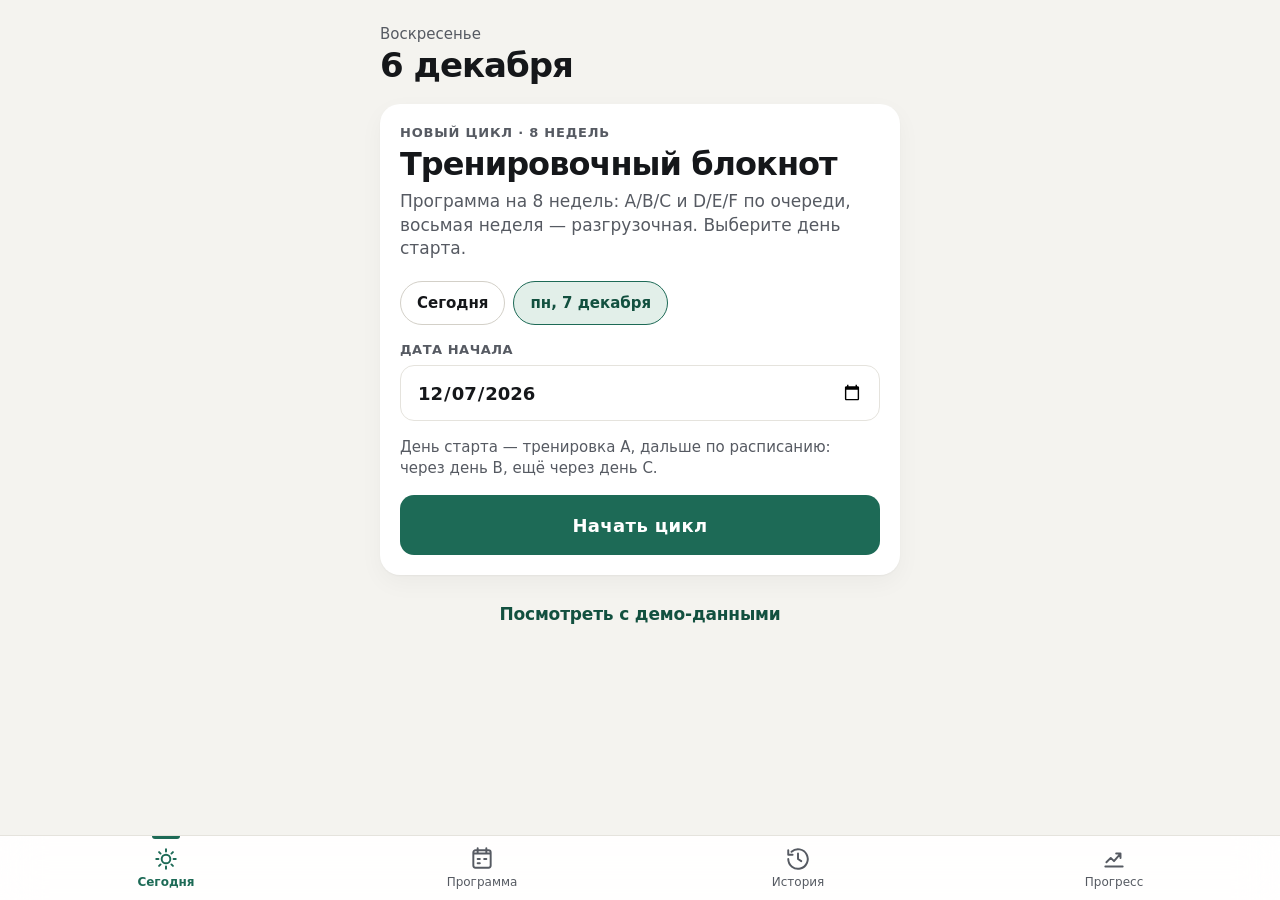
==== index.html @ cb6e34c9 "Тренировочный блокнот: Phase 1 (чистый HTML/CSS/JS, PWA) Co-Authored-By: Claude Opus 5.5 <noreply@an" ====
<!doctype html>
<html lang="ru">
  <head>
    <meta charset="UTF-8" />
    <!-- viewport-fit=cover включает отступы под вырез и полосу «Домой» на iPhone -->
    <meta name="viewport" content="width=device-width, initial-scale=1, viewport-fit=cover" />
    <meta name="theme-color" content="#f4f3ef" />
    <meta name="color-scheme" content="light" />
    <meta name="description" content="Личный дневник тренировок" />

    <!-- Режим приложения на iOS после «На экран „Домой“» -->
    <meta name="apple-mobile-web-app-capable" content="yes" />
    <meta name="mobile-web-app-capable" content="yes" />
    <meta name="apple-mobile-web-app-status-bar-style" content="default" />
    <meta name="apple-mobile-web-app-title" content="Блокнот" />
    <meta name="format-detection" content="telephone=no" />

    <link rel="manifest" href="manifest.webmanifest" />
    <link rel="icon" href="icons/favicon.svg" type="image/svg+xml" />
    <link rel="apple-touch-icon" href="icons/apple-touch-icon.png" sizes="180x180" />
    <link rel="stylesheet" href="styles.css" />
    <title>Тренировочный блокнот</title>
  </head>
  <body>
    <div id="update-banner" class="update-banner" role="status" hidden>
      <span>Доступна новая версия</span>
      <span>
        <button type="button" class="btn btn-ghost btn-sm" data-later>Позже</button>
        <button type="button" class="btn btn-primary btn-sm" data-update>Обновить</button>
      </span>
    </div>

    <main id="app" class="main"></main>

    <nav class="nav" aria-label="Основная навигация">
      <a href="#/">
        <svg width="26" height="26" viewBox="0 0 24 24" fill="none" stroke="currentColor" stroke-width="1.8" stroke-linecap="round" stroke-linejoin="round" aria-hidden="true"><path d="M12 3v2M12 19v2M5.6 5.6l1.4 1.4M17 17l1.4 1.4M3 12h2M19 12h2M5.6 18.4 7 17M17 7l1.4-1.4M16 12a4 4 0 1 1-8 0 4 4 0 0 1 8 0Z"/></svg>
        <span>Сегодня</span>
      </a>
      <a href="#/program">
        <svg width="26" height="26" viewBox="0 0 24 24" fill="none" stroke="currentColor" stroke-width="1.8" stroke-linecap="round" stroke-linejoin="round" aria-hidden="true"><path d="M4 7h16M4 7v11a2 2 0 0 0 2 2h12a2 2 0 0 0 2-2V7M4 7V6a2 2 0 0 1 2-2h12a2 2 0 0 1 2 2v1M8 2v4M16 2v4M8 12h2M14 12h2M8 16h2"/></svg>
        <span>Программа</span>
      </a>
      <a href="#/history">
        <svg width="26" height="26" viewBox="0 0 24 24" fill="none" stroke="currentColor" stroke-width="1.8" stroke-linecap="round" stroke-linejoin="round" aria-hidden="true"><path d="M3 12a9 9 0 1 0 3-6.7M3 4v4h4M12 7v5l3 2"/></svg>
        <span>История</span>
      </a>
      <a href="#/progress">
        <svg width="26" height="26" viewBox="0 0 24 24" fill="none" stroke="currentColor" stroke-width="1.8" stroke-linecap="round" stroke-linejoin="round" aria-hidden="true"><path d="M4 19h16M5 15l4-4 3 3 6-7M14 7h4v4"/></svg>
        <span>Прогресс</span>
      </a>
    </nav>

    <div id="timer-root"></div>
    <div id="sheet-root"></div>

    <noscript><p style="padding:24px">Для работы приложения нужен JavaScript.</p></noscript>

    <!-- Порядок важен: логика → хранилище → интерфейс → экраны → запуск -->
    <script src="js/domain.js"></script>
    <script src="js/seed.js"></script>
    <script src="js/db.js"></script>
    <script src="js/platform.js"></script>
    <script src="js/ui.js"></script>
    <script src="js/screens/today.js"></script>
    <script src="js/screens/workout.js"></script>
    <script src="js/screens/program.js"></script>
    <script src="js/screens/other.js"></script>
    <script src="js/app.js"></script>
  </body>
</html>
---- styles.css ----
/* ═══════════ Дизайн-токены ═══════════ */
:root {
  color-scheme: light;

  --bg: #f4f3ef;
  --surface: #ffffff;
  --surface-sunken: #f3f2ee;
  --line: #e5e3dd;
  --line-strong: #d3d0c8;

  --text: #15171a;
  --text-2: #565a62;
  --text-3: #7c8088;

  --accent: #1d6a56;
  --accent-pressed: #165443;
  --accent-ink: #ffffff;
  --accent-soft: #e2efe9;
  --accent-soft-ink: #12503f;

  --danger: #9c3a2b;

  --radius-card: 20px;
  --radius-control: 14px;
  --radius-pill: 999px;

  --tap: 48px;
  --gutter: 20px;
  --nav-height: 64px;

  --font: -apple-system, BlinkMacSystemFont, 'SF Pro Text', 'Inter', system-ui, 'Segoe UI', Roboto, sans-serif;
  --font-display: -apple-system, BlinkMacSystemFont, 'SF Pro Display', 'Inter', system-ui, 'Segoe UI', sans-serif;

  --shadow-card: 0 1px 2px rgb(20 22 26 / 0.04), 0 8px 24px rgb(20 22 26 / 0.04);
  --shadow-float: 0 8px 32px rgb(20 22 26 / 0.14);

  --safe-top: env(safe-area-inset-top, 0px);
  --safe-bottom: env(safe-area-inset-bottom, 0px);
}

/* ═══════════ База ═══════════ */
*,
*::before,
*::after {
  box-sizing: border-box;
}

html {
  -webkit-text-size-adjust: 100%;
  text-size-adjust: 100%;
  background: var(--bg);
}

body {
  margin: 0;
  min-height: 100vh;
  min-height: 100dvh;
  background: var(--bg);
  color: var(--text);
  font-family: var(--font);
  font-size: 17px;
  line-height: 1.4;
  -webkit-font-smoothing: antialiased;
  -webkit-tap-highlight-color: transparent;
  overscroll-behavior-y: none;
  font-variant-numeric: tabular-nums;
}

h1,
h2,
h3,
p {
  margin: 0;
}

button,
input {
  font: inherit;
  color: inherit;
}

button {
  cursor: pointer;
  touch-action: manipulation;
}

a {
  color: inherit;
  text-decoration: none;
}

:focus-visible {
  outline: 3px solid rgb(29 106 86 / 0.45);
  outline-offset: 2px;
}

.sr-only {
  position: absolute !important;
  width: 1px;
  height: 1px;
  overflow: hidden;
  clip: rect(0 0 0 0);
  white-space: nowrap;
}

@media (prefers-reduced-motion: reduce) {
  * {
    animation-duration: 0.01ms !important;
    transition-duration: 0.01ms !important;
  }
}

/* ═══════════ Каркас ═══════════ */
.main {
  width: 100%;
  max-width: 560px;
  margin: 0 auto;
  padding: var(--safe-top) max(var(--gutter), env(safe-area-inset-right)) calc(var(--nav-height) + var(--safe-bottom) + 32px)
    max(var(--gutter), env(safe-area-inset-left));
}

body.full .main {
  padding-bottom: calc(32px + var(--safe-bottom));
}

.nav {
  position: fixed;
  left: 0;
  right: 0;
  bottom: 0;
  z-index: 20;
  display: grid;
  grid-template-columns: repeat(4, 1fr);
  padding: 0 8px var(--safe-bottom);
  background: rgb(255 255 255 / 0.92);
  border-top: 1px solid var(--line);
  -webkit-backdrop-filter: saturate(1.4) blur(20px);
  backdrop-filter: saturate(1.4) blur(20px);
}

body.full .nav {
  display: none;
}

.nav a {
  position: relative;
  display: flex;
  flex-direction: column;
  align-items: center;
  justify-content: center;
  gap: 2px;
  height: var(--nav-height);
  font-size: 12px;
  font-weight: 500;
  color: var(--text-2);
}

.nav a[aria-current='page'] {
  color: var(--accent);
  font-weight: 700;
}

.nav a[aria-current='page']::before {
  content: '';
  position: absolute;
  top: 0;
  width: 28px;
  height: 3px;
  border-radius: 0 0 3px 3px;
  background: var(--accent);
}

.update-banner {
  position: sticky;
  top: 0;
  z-index: 25;
  display: flex;
  align-items: center;
  justify-content: space-between;
  gap: 12px;
  max-width: 560px;
  margin: 0 auto;
  padding: calc(8px + var(--safe-top)) var(--gutter) 8px;
  background: var(--accent-soft);
  color: var(--accent-soft-ink);
  font-weight: 600;
}

/* ═══════════ Заголовок экрана ═══════════ */
.screen-header {
  display: flex;
  align-items: flex-end;
  gap: 12px;
  padding: 24px 0 20px;
}

.screen-header .leading {
  align-self: center;
  margin-left: -10px;
}

.screen-header .titles {
  flex: 1;
  min-width: 0;
}

.screen-header .eyebrow-line {
  margin-bottom: 2px;
  font-size: 15px;
  font-weight: 500;
  color: var(--text-2);
}

.screen-header .eyebrow-line::first-letter {
  text-transform: uppercase;
}

.screen-header h1 {
  font-family: var(--font-display);
  font-size: 34px;
  font-weight: 700;
  line-height: 1.1;
  letter-spacing: -0.03em;
}

.screen-header .action {
  flex: none;
  margin-right: -8px;
}

/* ═══════════ Общие блоки ═══════════ */
.stack {
  display: flex;
  flex-direction: column;
  gap: 16px;
}

.card {
  padding: 20px;
  border-radius: var(--radius-card);
  background: var(--surface);
  box-shadow: var(--shadow-card);
}

.card-flat {
  padding: 20px;
  border-radius: var(--radius-card);
  border: 1px solid var(--line);
}

.eyebrow {
  font-size: 13px;
  font-weight: 600;
  letter-spacing: 0.06em;
  text-transform: uppercase;
  color: var(--text-2);
}

.display {
  margin: 4px 0;
  font-family: var(--font-display);
  font-size: 32px;
  font-weight: 700;
  line-height: 1.1;
  letter-spacing: -0.03em;
}

.title {
  font-family: var(--font-display);
  font-size: 22px;
  font-weight: 700;
  letter-spacing: -0.02em;
}

.muted {
  color: var(--text-2);
}

.small {
  font-size: 15px;
}

.center {
  text-align: center;
}

.section-title {
  margin: 8px 0 -4px;
  font-size: 13px;
  font-weight: 600;
  letter-spacing: 0.06em;
  text-transform: uppercase;
  color: var(--text-2);
}

.badge {
  display: inline-flex;
  align-items: center;
  gap: 4px;
  padding: 4px 10px;
  border-radius: var(--radius-pill);
  background: var(--accent-soft);
  color: var(--accent-soft-ink);
  font-size: 14px;
  font-weight: 600;
  white-space: nowrap;
}

.stats {
  display: grid;
  grid-template-columns: repeat(3, 1fr);
  margin: 16px 0 0;
  border-top: 1px solid var(--line);
}

.stats > div {
  padding-top: 12px;
}

.stats > div + div {
  padding-left: 12px;
  border-left: 1px solid var(--line);
}

.stats dt {
  font-size: 12px;
  font-weight: 600;
  letter-spacing: 0.05em;
  text-transform: uppercase;
  color: var(--text-2);
}

.stats dd {
  margin: 2px 0 0;
  font-size: 20px;
  font-weight: 600;
}

.ex-list {
  margin: 16px 0 20px;
  padding: 0;
  list-style: none;
  counter-reset: ex;
}

.ex-list li {
  display: flex;
  align-items: baseline;
  gap: 12px;
  padding: 10px 0;
  border-top: 1px solid var(--line);
  counter-increment: ex;
}

.ex-list li::before {
  content: counter(ex);
  width: 20px;
  flex: none;
  font-size: 15px;
  font-weight: 600;
  color: var(--text-3);
}

.ex-list .meta {
  margin-left: auto;
  font-size: 15px;
  color: var(--text-2);
  white-space: nowrap;
}

.empty {
  padding: 32px 20px;
  text-align: center;
  color: var(--text-2);
}

.error {
  padding: 12px 16px;
  border-radius: var(--radius-control);
  background: #f6ebe9;
  color: var(--danger);
  font-size: 15px;
}

.progress {
  height: 6px;
  border-radius: var(--radius-pill);
  background: var(--surface-sunken);
  overflow: hidden;
}

.progress > div {
  height: 100%;
  border-radius: inherit;
  background: var(--accent);
  transition: width 0.3s ease;
}

/* ═══════════ Кнопки ═══════════ */
.btn {
  display: inline-flex;
  align-items: center;
  justify-content: center;
  gap: 8px;
  min-height: var(--tap);
  padding: 0 20px;
  border: 1px solid transparent;
  border-radius: var(--radius-control);
  background: var(--accent);
  color: var(--accent-ink);
  font-size: 17px;
  font-weight: 600;
  letter-spacing: -0.01em;
  transition: background-color 0.15s, transform 0.1s;
  user-select: none;
  -webkit-user-select: none;
}

.btn:active:not(:disabled) {
  transform: scale(0.98);
}

.btn:disabled {
  opacity: 0.45;
  cursor: default;
}

.btn-lg {
  min-height: 60px;
  font-size: 18px;
  letter-spacing: 0.02em;
}

.btn-sm {
  min-height: 44px;
  padding: 0 16px;
  font-size: 15px;
}

.btn-block {
  width: 100%;
}

.btn-primary:active:not(:disabled) {
  background: var(--accent-pressed);
}

.btn-secondary {
  background: var(--surface);
  border-color: var(--line-strong);
  color: var(--text);
}

.btn-ghost {
  background: transparent;
  color: var(--accent-soft-ink);
}

.btn-ghost:active:not(:disabled) {
  background: var(--accent-soft);
}

.btn-danger {
  background: var(--surface);
  border-color: rgb(156 58 43 / 0.35);
  color: var(--danger);
}

.icon-btn {
  display: grid;
  place-items: center;
  width: var(--tap);
  height: var(--tap);
  border: 0;
  border-radius: var(--radius-pill);
  background: transparent;
  color: var(--text);
}

.icon-btn:active {
  background: var(--surface-sunken);
}

.icon-btn:disabled {
  color: var(--line-strong);
}

.btn-row {
  display: flex;
  flex-wrap: wrap;
  gap: 8px;
  margin-top: 16px;
}

/* ═══════════ Формы ═══════════ */
.field-label {
  display: flex;
  flex-direction: column;
  gap: 6px;
  font-size: 13px;
  font-weight: 600;
  letter-spacing: 0.04em;
  text-transform: uppercase;
  color: var(--text-2);
}

.date-input {
  height: 56px;
  padding: 0 16px;
  border: 1.5px solid var(--line);
  border-radius: var(--radius-control);
  background: var(--surface);
  font-size: 18px;
  font-weight: 600;
  letter-spacing: 0;
  text-transform: none;
  color: var(--text);
  -webkit-appearance: none;
  appearance: none;
}

.chips {
  display: flex;
  flex-wrap: wrap;
  gap: 8px;
}

.chip {
  min-height: 44px;
  padding: 0 16px;
  border: 1px solid var(--line-strong);
  border-radius: var(--radius-pill);
  background: var(--surface);
  font-size: 15px;
  font-weight: 600;
}

.chip[aria-pressed='true'] {
  border-color: var(--accent);
  background: var(--accent-soft);
  color: var(--accent-soft-ink);
}

.start-form {
  display: flex;
  flex-direction: column;
  gap: 16px;
}

/* ═══════════ Сегодня ═══════════ */
.cycle-top {
  display: flex;
  align-items: center;
  justify-content: space-between;
  gap: 12px;
  margin-bottom: 12px;
}

.cycle-week {
  font-family: var(--font-display);
  font-size: 26px;
  font-weight: 700;
  letter-spacing: -0.02em;
}

.cycle-week span {
  color: var(--text-3);
  font-weight: 600;
}

.cycle-meta {
  margin-top: 12px;
  font-size: 15px;
  color: var(--text-2);
}

.next-line {
  display: flex;
  align-items: center;
  justify-content: space-between;
  gap: 12px;
  min-height: 72px;
  padding: 16px 20px;
}

.next-line > span {
  display: flex;
  flex-direction: column;
  gap: 2px;
}

.next-line strong {
  font-size: 17px;
  font-weight: 600;
}

.done-eyebrow {
  display: inline-flex;
  align-items: center;
  gap: 6px;
  color: var(--accent-soft-ink);
}

.resume {
  border: 2px solid var(--accent);
}

.install-hint {
  display: flex;
  align-items: flex-start;
  gap: 8px;
  padding: 16px 8px 16px 16px;
  border-radius: var(--radius-card);
  background: var(--accent-soft);
  color: var(--accent-soft-ink);
  font-size: 15px;
}

.install-hint .text {
  flex: 1;
}

.install-hint strong {
  display: block;
  margin-bottom: 4px;
  font-size: 17px;
}

.install-hint svg {
  vertical-align: -3px;
}

/* ═══════════ Тренировка ═══════════ */
.workout-header {
  position: sticky;
  top: 0;
  z-index: 15;
  display: flex;
  align-items: center;
  gap: 8px;
  margin: 0 calc(-1 * var(--gutter));
  padding: calc(8px + var(--safe-top)) var(--gutter) 8px calc(var(--gutter) - 12px);
  margin-top: calc(-1 * var(--safe-top));
  background: rgb(244 243 239 / 0.92);
  -webkit-backdrop-filter: saturate(1.4) blur(20px);
  backdrop-filter: saturate(1.4) blur(20px);
}

.workout-header .t {
  font-family: var(--font-display);
  font-size: 22px;
  font-weight: 700;
  letter-spacing: -0.02em;
}

.workout-header .m {
  font-size: 15px;
  color: var(--text-2);
}

.workout-progress {
  margin: 8px 0 20px;
}

.workout-list {
  display: flex;
  flex-direction: column;
  gap: 20px;
}

.timer-spacer {
  height: 112px;
}

/* Карточка упражнения */
.ex-card {
  overflow: hidden;
  border-radius: var(--radius-card);
  background: var(--surface);
  box-shadow: var(--shadow-card);
  scroll-margin-top: 80px;
}

.ex-image {
  position: relative;
  aspect-ratio: 16 / 9;
  overflow: hidden;
  background: linear-gradient(180deg, #f6f5f1 0%, #eeede8 100%);
}

.ex-image svg.glyph,
.ex-image img {
  display: block;
  width: 100%;
  height: 100%;
  object-fit: cover;
}

.glyph .grid {
  stroke: rgb(20 22 26 / 0.045);
  stroke-width: 1;
  fill: none;
}

.glyph .shape {
  fill: var(--accent-soft);
  stroke: var(--accent);
  stroke-width: 3;
  stroke-linecap: round;
  stroke-linejoin: round;
}

.ex-image.compact {
  aspect-ratio: 1;
  width: 56px;
  flex: none;
  border-radius: 14px;
}

.ex-image.compact .grid {
  stroke: transparent;
}

.ex-image.compact .shape {
  stroke-width: 7;
}

.pill {
  position: absolute;
  top: 12px;
  display: inline-flex;
  align-items: center;
  gap: 4px;
  padding: 6px 12px;
  border-radius: var(--radius-pill);
  background: rgb(255 255 255 / 0.9);
  font-size: 15px;
  font-weight: 600;
  color: var(--text-2);
  white-space: nowrap;
}

.pill.left {
  left: 12px;
  color: var(--text);
}

.pill.right {
  right: 12px;
}

.pill.done,
.status-badge.done {
  background: var(--accent);
  color: var(--accent-ink);
}

.ex-body {
  display: flex;
  flex-direction: column;
  gap: 16px;
  padding: 20px;
}

.ex-muscle {
  margin-bottom: -12px;
  font-size: 14px;
  font-weight: 600;
  letter-spacing: 0.06em;
  text-transform: uppercase;
  color: var(--accent-soft-ink);
}

.ex-name {
  font-family: var(--font-display);
  font-size: 28px;
  font-weight: 700;
  line-height: 1.12;
  letter-spacing: -0.025em;
}

.ex-stats {
  display: grid;
  grid-template-columns: repeat(3, 1fr);
  margin: 0;
  border-top: 1px solid var(--line);
  border-bottom: 1px solid var(--line);
}

.ex-stats > div {
  padding: 12px 0;
}

.ex-stats > div + div {
  padding-left: 16px;
  border-left: 1px solid var(--line);
}

.ex-stats dt {
  font-size: 12px;
  font-weight: 600;
  letter-spacing: 0.05em;
  text-transform: uppercase;
  color: var(--text-2);
}

.ex-stats dd {
  margin: 2px 0 0;
  font-size: 22px;
  font-weight: 600;
}

.hint summary {
  display: inline-flex;
  align-items: center;
  gap: 8px;
  min-height: 44px;
  font-weight: 600;
  color: var(--accent-soft-ink);
  list-style: none;
  cursor: pointer;
}

.hint summary::-webkit-details-marker {
  display: none;
}

.hint p {
  padding-bottom: 8px;
  color: var(--text-2);
}

/* Прошлый раз */
.prev {
  min-height: 108px;
  padding: 16px;
  border-radius: 16px;
  background: var(--surface-sunken);
}

.prev .other {
  text-transform: none;
  letter-spacing: 0;
  font-weight: 500;
}

.prev .weight {
  margin-top: 8px;
  font-family: var(--font-display);
  font-size: 30px;
  font-weight: 700;
  line-height: 1.1;
  letter-spacing: -0.02em;
}

.prev .values {
  margin-top: 2px;
  font-size: 20px;
  font-weight: 500;
  color: var(--text-2);
  letter-spacing: 0.02em;
}

.prev .first {
  margin-top: 8px;
  font-size: 16px;
  color: var(--text-2);
}

/* Подходы */
.sets {
  margin: 0;
  padding: 0;
  list-style: none;
}

.set {
  padding: 16px 0;
  border-top: 1px solid var(--line);
}

.set-head {
  display: flex;
  align-items: baseline;
  justify-content: space-between;
  gap: 12px;
  margin-bottom: 12px;
}

.set-title {
  font-size: 17px;
  font-weight: 600;
}

.set-title .ok {
  margin-left: 4px;
  font-weight: 700;
  color: var(--accent);
}

.set-prev {
  font-size: 15px;
  color: var(--text-2);
  white-space: nowrap;
}

.set-inputs {
  display: grid;
  grid-template-columns: 1fr 1fr 56px;
  align-items: end;
  gap: 12px;
}

.set-inputs.no-weight {
  grid-template-columns: 1fr 56px;
}

.num {
  position: relative;
  display: flex;
  flex-direction: column;
  min-width: 0;
}

.num label {
  margin-bottom: 4px;
  font-size: 13px;
  font-weight: 600;
  letter-spacing: 0.04em;
  text-transform: uppercase;
  color: var(--text-2);
}

.num input {
  width: 100%;
  height: 56px;
  padding: 0 40px 0 14px;
  border: 1.5px solid var(--line);
  border-radius: var(--radius-control);
  background: var(--surface);
  font-size: 24px; /* ≥16px: iOS не зумит страницу при фокусе */
  font-weight: 600;
  letter-spacing: -0.01em;
  font-variant-numeric: tabular-nums;
  -webkit-appearance: none;
  appearance: none;
}

.num input::placeholder {
  color: var(--text-3);
  font-weight: 500;
}

.num input:focus {
  outline: none;
  border-color: var(--accent);
  box-shadow: 0 0 0 3px var(--accent-soft);
}

.num input:disabled {
  background: transparent;
  border-color: transparent;
  color: var(--text);
  -webkit-text-fill-color: var(--text);
  opacity: 1;
}

.num input[aria-invalid='true'] {
  border-color: var(--danger);
}

.num .unit {
  position: absolute;
  right: 12px;
  bottom: 18px;
  font-size: 14px;
  color: var(--text-3);
  pointer-events: none;
}

.check {
  display: grid;
  place-items: center;
  width: 56px;
  height: 56px;
  border: 1.5px solid var(--line-strong);
  border-radius: 50%;
  background: var(--surface);
  color: var(--text-3);
  transition: background-color 0.15s, color 0.15s, transform 0.1s;
}

.check:active {
  transform: scale(0.94);
}

.set.is-done .check {
  border-color: var(--accent);
  background: var(--accent);
  color: var(--accent-ink);
}

.set-error {
  margin-top: 8px;
  font-size: 15px;
  color: var(--danger);
}

.left-note {
  font-size: 15px;
  color: var(--text-2);
  text-align: center;
}

/* Свёрнутая карточка */
.ex-card.collapsed {
  border: 1px solid var(--line);
  box-shadow: none;
}

.collapsed-row {
  display: flex;
  align-items: center;
  gap: 12px;
  width: 100%;
  min-height: 80px;
  padding: 12px;
  border: 0;
  background: transparent;
  text-align: left;
}

.collapsed-row .txt {
  display: flex;
  flex: 1;
  flex-direction: column;
  min-width: 0;
}

.collapsed-row .n {
  font-size: 17px;
  font-weight: 600;
  overflow: hidden;
  text-overflow: ellipsis;
  white-space: nowrap;
}

.collapsed-row .s {
  font-size: 15px;
  color: var(--text-2);
}

.status-badge {
  display: inline-flex;
  align-items: center;
  gap: 4px;
  padding: 6px 12px;
  border-radius: var(--radius-pill);
  background: var(--surface-sunken);
  font-size: 15px;
  font-weight: 600;
  color: var(--text-2);
  white-space: nowrap;
}

/* Таймер отдыха — виден при любой прокрутке */
.timer {
  position: fixed;
  left: 50%;
  bottom: calc(12px + var(--safe-bottom));
  z-index: 30;
  width: min(560px, calc(100% - 24px));
  transform: translateX(-50%);
  overflow: hidden;
  border-radius: var(--radius-card);
  background: var(--text);
  color: #fff;
  box-shadow: var(--shadow-float);
}

.timer.finished {
  background: var(--accent);
}

.timer .bar {
  position: absolute;
  inset: 0;
  background: rgb(255 255 255 / 0.08);
  transform-origin: left;
  transition: transform 0.25s linear;
}

.timer .content {
  position: relative;
  display: flex;
  align-items: center;
  justify-content: space-between;
  gap: 12px;
  padding: 12px 12px 12px 20px;
}

.timer .txt {
  display: flex;
  flex-direction: column;
  min-width: 0;
}

.timer .lbl {
  font-size: 13px;
  font-weight: 600;
  letter-spacing: 0.06em;
  text-transform: uppercase;
  color: rgb(255 255 255 / 0.72);
}

.timer .time {
  font-family: var(--font-display);
  font-size: 36px;
  font-weight: 700;
  line-height: 1.1;
  letter-spacing: -0.02em;
  font-variant-numeric: tabular-nums;
}

.timer .next {
  font-size: 17px;
  font-weight: 600;
  overflow: hidden;
  text-overflow: ellipsis;
  white-space: nowrap;
}

.timer .actions {
  display: flex;
  flex: none;
  gap: 8px;
}

.timer .on-dark {
  background: rgb(255 255 255 / 0.12);
  border-color: transparent;
  color: #fff;
}

/* Итог тренировки */
.summary-list {
  margin: 0;
  padding: 0;
  list-style: none;
}

.summary-list li {
  display: flex;
  flex-direction: column;
  gap: 2px;
  padding: 12px 0;
  border-top: 1px solid var(--line);
}

.summary-list li:first-child {
  border-top: 0;
  padding-top: 0;
}

.summary-list .r {
  font-size: 16px;
  color: var(--text-2);
}

/* ═══════════ Программа ═══════════ */
.cycle-dates {
  display: grid;
  grid-template-columns: repeat(3, 1fr);
  margin: 0 0 20px;
}

.cycle-dates > div + div {
  padding-left: 12px;
  border-left: 1px solid var(--line);
}

.cycle-dates dt {
  font-size: 12px;
  font-weight: 600;
  letter-spacing: 0.05em;
  text-transform: uppercase;
  color: var(--text-2);
}

.cycle-dates dd {
  margin: 2px 0 0;
  font-size: 17px;
  font-weight: 600;
}

.cal {
  display: flex;
  flex-direction: column;
  gap: 4px;
}

.cal-row {
  display: grid;
  grid-template-columns: 22px repeat(7, 1fr);
  gap: 4px;
  align-items: center;
}

.cal-row.deload {
  margin-top: 4px;
  padding-top: 6px;
  border-top: 1px dashed var(--line-strong);
}

.cal-week {
  font-size: 13px;
  font-weight: 600;
  color: var(--text-3);
  text-align: center;
}

.cal-dow {
  font-size: 12px;
  font-weight: 600;
  text-transform: uppercase;
  text-align: center;
  color: var(--text-2);
}

.cal-cell {
  display: flex;
  flex-direction: column;
  align-items: center;
  justify-content: center;
  height: 48px;
  border-radius: 12px;
  color: var(--text-3);
}

.cal-cell .d {
  font-size: 11px;
  line-height: 1;
}

.cal-cell .c {
  margin-top: 3px;
  font-size: 16px;
  font-weight: 700;
  line-height: 1;
}

.cal-cell.light .c {
  font-size: 13px;
}

.cal-cell.workout {
  background: var(--surface-sunken);
  color: var(--text);
}

.cal-cell.done {
  background: var(--accent-soft);
  color: var(--accent-soft-ink);
}

.cal-cell.missed {
  background: transparent;
  border: 1px dashed var(--line-strong);
  color: var(--text-3);
}

.cal-cell.today {
  box-shadow: inset 0 0 0 2px var(--accent);
}

.cal-cell.today .d {
  font-weight: 700;
  color: var(--accent);
}

.cal-legend {
  display: flex;
  flex-wrap: wrap;
  gap: 8px 16px;
  margin-top: 12px;
  font-size: 14px;
  color: var(--text-2);
}

.cal-legend i {
  display: inline-block;
  width: 12px;
  height: 12px;
  border-radius: 4px;
  vertical-align: -1px;
  box-shadow: inset 0 0 0 2px var(--accent);
}

.tpl-list {
  margin: 0;
  padding: 0;
  overflow: hidden;
  border-radius: var(--radius-card);
  background: var(--surface);
  box-shadow: var(--shadow-card);
  list-style: none;
}

.tpl-list li + li {
  border-top: 1px solid var(--line);
}

.tpl-link {
  display: flex;
  align-items: center;
  gap: 12px;
  min-height: 72px;
  padding: 12px 16px;
  color: var(--text-3);
}

.tpl-link:active {
  background: var(--surface-sunken);
}

.tpl-code {
  display: grid;
  place-items: center;
  width: 44px;
  height: 44px;
  flex: none;
  border-radius: 12px;
  background: var(--accent-soft);
  color: var(--accent-soft-ink);
  font-size: 17px;
  font-weight: 700;
}

.tpl-text {
  display: flex;
  flex: 1;
  flex-direction: column;
  min-width: 0;
}

.tpl-text .n {
  font-size: 17px;
  font-weight: 600;
  color: var(--text);
}

.tpl-text .m {
  overflow: hidden;
  font-size: 15px;
  color: var(--text-2);
  text-overflow: ellipsis;
  white-space: nowrap;
}

.tpl-rows {
  margin: 0;
  padding: 0;
  list-style: none;
}

.tpl-row {
  display: flex;
  align-items: flex-start;
  gap: 12px;
  padding: 12px 0;
  border-top: 1px solid var(--line);
}

.tpl-row:first-child {
  border-top: 0;
}

.tpl-row .n {
  font-size: 17px;
  font-weight: 600;
}

.tpl-row .i {
  margin-right: 8px;
  color: var(--text-3);
}

.tpl-row .m {
  margin-top: 2px;
  font-size: 15px;
  color: var(--text-2);
}

.tpl-row .g {
  font-size: 14px;
  color: var(--text-3);
}

/* ═══════════ Редактор программы ═══════════ */
.tabs {
  display: flex;
  gap: 8px;
  margin: 0 calc(-1 * var(--gutter));
  padding: 0 var(--gutter) 8px;
  overflow-x: auto;
  scrollbar-width: none;
}

.tabs::-webkit-scrollbar {
  display: none;
}

.tab {
  position: relative;
  flex: none;
  min-width: 52px;
  height: 48px;
  padding: 0 16px;
  border: 1px solid var(--line-strong);
  border-radius: var(--radius-pill);
  background: var(--surface);
  font-size: 17px;
  font-weight: 700;
}

.tab[aria-selected='true'] {
  border-color: var(--text);
  background: var(--text);
  color: #fff;
}

.tab .dot {
  position: absolute;
  top: 6px;
  right: 8px;
  width: 8px;
  height: 8px;
  border-radius: 50%;
  background: var(--accent);
  box-shadow: 0 0 0 2px var(--surface);
}

.edit-items {
  display: flex;
  flex-direction: column;
  gap: 12px;
  margin: 0 0 16px;
  padding: 0;
  list-style: none;
}

.edit-item {
  padding: 16px;
  border-radius: var(--radius-card);
  background: var(--surface);
  box-shadow: var(--shadow-card);
}

.edit-head {
  display: flex;
  gap: 12px;
  margin-bottom: 12px;
}

.edit-index {
  display: grid;
  place-items: center;
  width: 32px;
  height: 32px;
  flex: none;
  border-radius: 10px;
  background: var(--surface-sunken);
  font-weight: 700;
  color: var(--text-2);
}

.edit-grid {
  display: grid;
  grid-template-columns: 1fr 1fr;
  gap: 12px;
}

.stepper {
  display: flex;
  flex-direction: column;
  gap: 4px;
  min-width: 0;
}

.stepper .l {
  font-size: 12px;
  font-weight: 600;
  letter-spacing: 0.04em;
  text-transform: uppercase;
  color: var(--text-2);
}

.stepper .ctl {
  display: flex;
  align-items: center;
  border: 1px solid var(--line);
  border-radius: var(--radius-control);
  background: var(--surface);
}

.stepper button {
  display: grid;
  place-items: center;
  width: 44px;
  height: 44px;
  flex: none;
  border: 0;
  background: transparent;
  color: var(--accent-soft-ink);
}

.stepper button:disabled {
  color: var(--line-strong);
}

.stepper output {
  flex: 1;
  min-width: 0;
  text-align: center;
  font-size: 17px;
  font-weight: 600;
}

.edit-actions {
  display: flex;
  align-items: center;
  gap: 4px;
  margin-top: 12px;
}

.edit-actions .remove {
  margin-left: auto;
  color: var(--danger);
}

.save-spacer {
  height: 96px;
}

.save-bar {
  position: fixed;
  left: 0;
  right: 0;
  bottom: 0;
  z-index: 20;
  display: grid;
  grid-template-columns: auto 1fr;
  gap: 12px;
  padding: 12px var(--gutter) calc(12px + var(--safe-bottom));
  background: rgb(255 255 255 / 0.94);
  border-top: 1px solid var(--line);
  -webkit-backdrop-filter: blur(20px);
  backdrop-filter: blur(20px);
}

.picker {
  margin: 0;
  padding: 0;
  list-style: none;
}

.picker li + li {
  border-top: 1px solid var(--line);
}

.picker button {
  display: flex;
  flex-direction: column;
  align-items: flex-start;
  width: 100%;
  min-height: 56px;
  padding: 8px 0;
  border: 0;
  background: transparent;
  text-align: left;
}

.picker .g {
  font-size: 14px;
  color: var(--text-2);
}

/* ═══════════ Настройки ═══════════ */
.facts {
  margin: 12px 0 16px;
}

.facts > div {
  display: flex;
  justify-content: space-between;
  gap: 12px;
  padding: 12px 0;
  border-top: 1px solid var(--line);
}

.facts dt {
  color: var(--text-2);
}

.facts dd {
  margin: 0;
  font-weight: 600;
  text-align: right;
}

/* ═══════════ Нижний лист ═══════════ */
.sheet-backdrop {
  position: fixed;
  inset: 0;
  z-index: 50;
  display: flex;
  align-items: flex-end;
  justify-content: center;
  background: rgb(20 22 26 / 0.32);
  animation: fade 0.18s ease-out;
}

.sheet {
  width: 100%;
  max-width: 560px;
  max-height: 85vh;
  max-height: 85dvh;
  overflow-y: auto;
  padding: 12px var(--gutter) calc(24px + var(--safe-bottom));
  background: var(--surface);
  border-radius: 24px 24px 0 0;
  box-shadow: var(--shadow-float);
  animation: rise 0.22s cubic-bezier(0.2, 0.8, 0.2, 1);
  outline: none;
}

.sheet .grabber {
  width: 40px;
  height: 5px;
  margin: 0 auto 16px;
  border-radius: 3px;
  background: var(--line-strong);
}

.sheet h2 {
  font-family: var(--font-display);
  font-size: 22px;
  font-weight: 700;
  letter-spacing: -0.02em;
}

.sheet .desc {
  margin-top: 8px;
  color: var(--text-2);
}

.sheet .body {
  display: flex;
  flex-direction: column;
  gap: 12px;
  margin-top: 20px;
}

@keyframes fade {
  from {
    opacity: 0;
  }
}

@keyframes rise {
  from {
    transform: translateY(40px);
    opacity: 0;
  }
}

.toast {
  position: fixed;
  left: 50%;
  top: calc(12px + var(--safe-top));
  z-index: 60;
  transform: translateX(-50%);
  padding: 10px 16px;
  border-radius: var(--radius-pill);
  background: var(--text);
  color: #fff;
  font-size: 15px;
  font-weight: 600;
  box-shadow: var(--shadow-float);
  animation: fade 0.2s ease-out;
}

[hidden] {
  display: none !important;
}
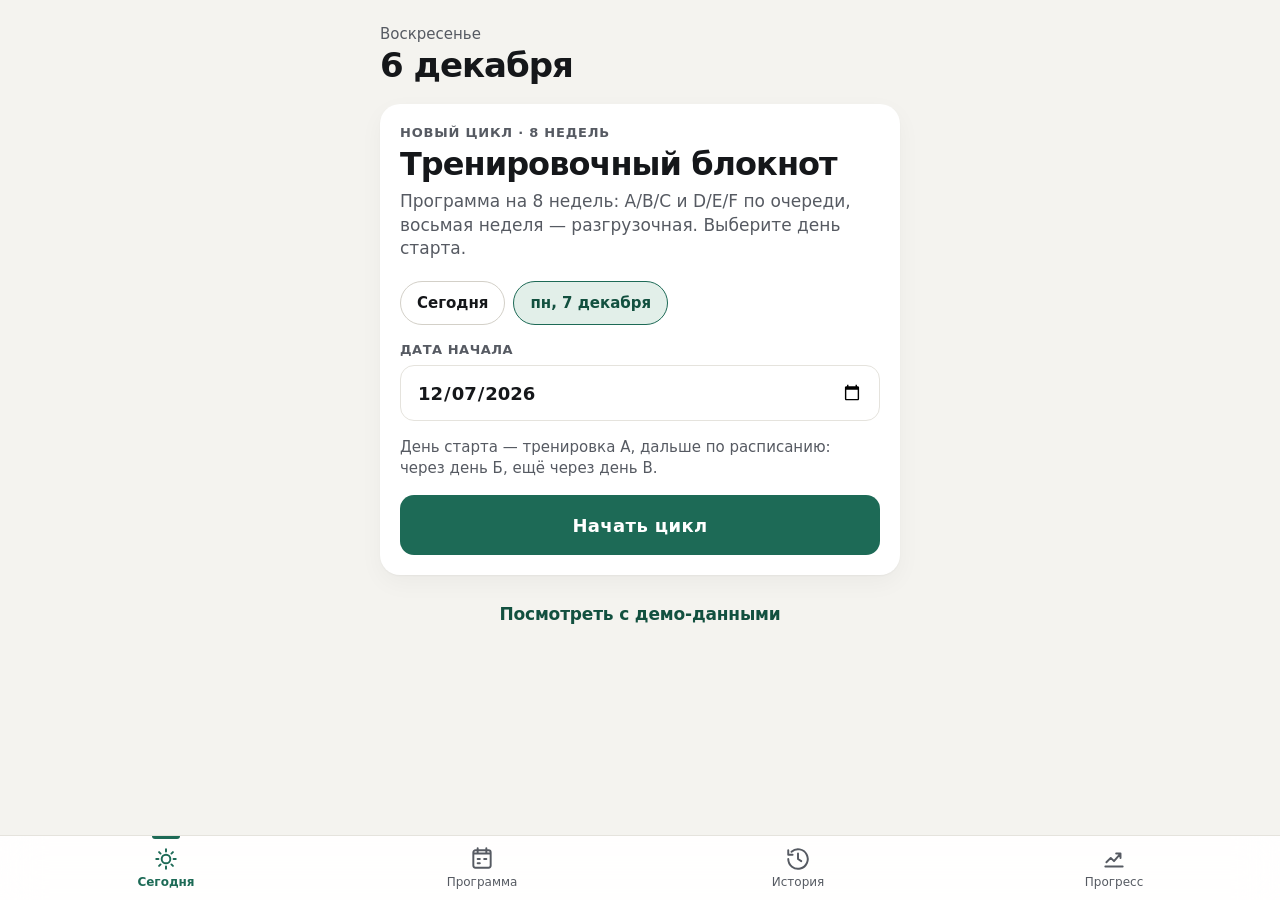
==== commit 1f2e57f1: "Иконка, схемы мышц, Light 4×, автообновление - Новая иконка: изумрудный фон, гантель, золотое кольцо" ====
--- a/index.html
+++ b/index.html
@@ -22,14 +22,6 @@
     <title>Тренировочный блокнот</title>
   </head>
   <body>
-    <div id="update-banner" class="update-banner" role="status" hidden>
-      <span>Доступна новая версия</span>
-      <span>
-        <button type="button" class="btn btn-ghost btn-sm" data-later>Позже</button>
-        <button type="button" class="btn btn-primary btn-sm" data-update>Обновить</button>
-      </span>
-    </div>
-
     <main id="app" class="main"></main>
 
     <nav class="nav" aria-label="Основная навигация">
@@ -61,6 +53,7 @@
     <script src="js/seed.js"></script>
     <script src="js/db.js"></script>
     <script src="js/platform.js"></script>
+    <script src="js/anatomy.js"></script>
     <script src="js/ui.js"></script>
     <script src="js/screens/today.js"></script>
     <script src="js/screens/workout.js"></script>
--- a/styles.css
+++ b/styles.css
@@ -1693,3 +1693,86 @@
 [hidden] {
   display: none !important;
 }
+
+/* ═══════════ Разминка ═══════════ */
+.ex-note {
+  margin-top: -4px;
+  font-size: 15px;
+  color: var(--text-2);
+}
+
+.ex-note.warm {
+  padding: 10px 12px;
+  border-radius: 12px;
+  background: #fbf6ea;
+  color: #6b5426;
+}
+
+.set.is-warmup .set-title::before {
+  content: '';
+  display: inline-block;
+  width: 8px;
+  height: 8px;
+  margin-right: 8px;
+  border-radius: 50%;
+  background: #c9a24a;
+  vertical-align: 2px;
+}
+
+.set.is-warmup .set-title {
+  color: #6b5426;
+}
+
+.sets-divider {
+  padding: 16px 0 4px;
+  border-top: 1px solid var(--line);
+  font-size: 13px;
+  font-weight: 600;
+  letter-spacing: 0.06em;
+  text-transform: uppercase;
+  color: var(--text-2);
+}
+
+.sets-divider + .set {
+  border-top: 0;
+  padding-top: 8px;
+}
+
+.prev-warmup {
+  margin-top: 8px;
+  padding-top: 8px;
+  border-top: 1px solid var(--line);
+  font-size: 15px;
+  color: var(--text-2);
+}
+
+.warm-tag {
+  margin-right: 4px;
+  padding: 2px 6px;
+  border-radius: 6px;
+  background: #fbf6ea;
+  color: #6b5426;
+  font-size: 13px;
+  font-weight: 600;
+}
+
+/* ═══════════ Схема мышц ═══════════ */
+.ex-image.muscles svg.anatomy {
+  display: block;
+  width: 100%;
+  height: 100%;
+}
+
+.ex-image.compact.muscles {
+  background: #f1efe9;
+}
+
+.pill.equip {
+  top: auto;
+  bottom: 12px;
+  left: 12px;
+  font-size: 13px;
+  letter-spacing: 0.04em;
+  text-transform: uppercase;
+  color: var(--text-2);
+}
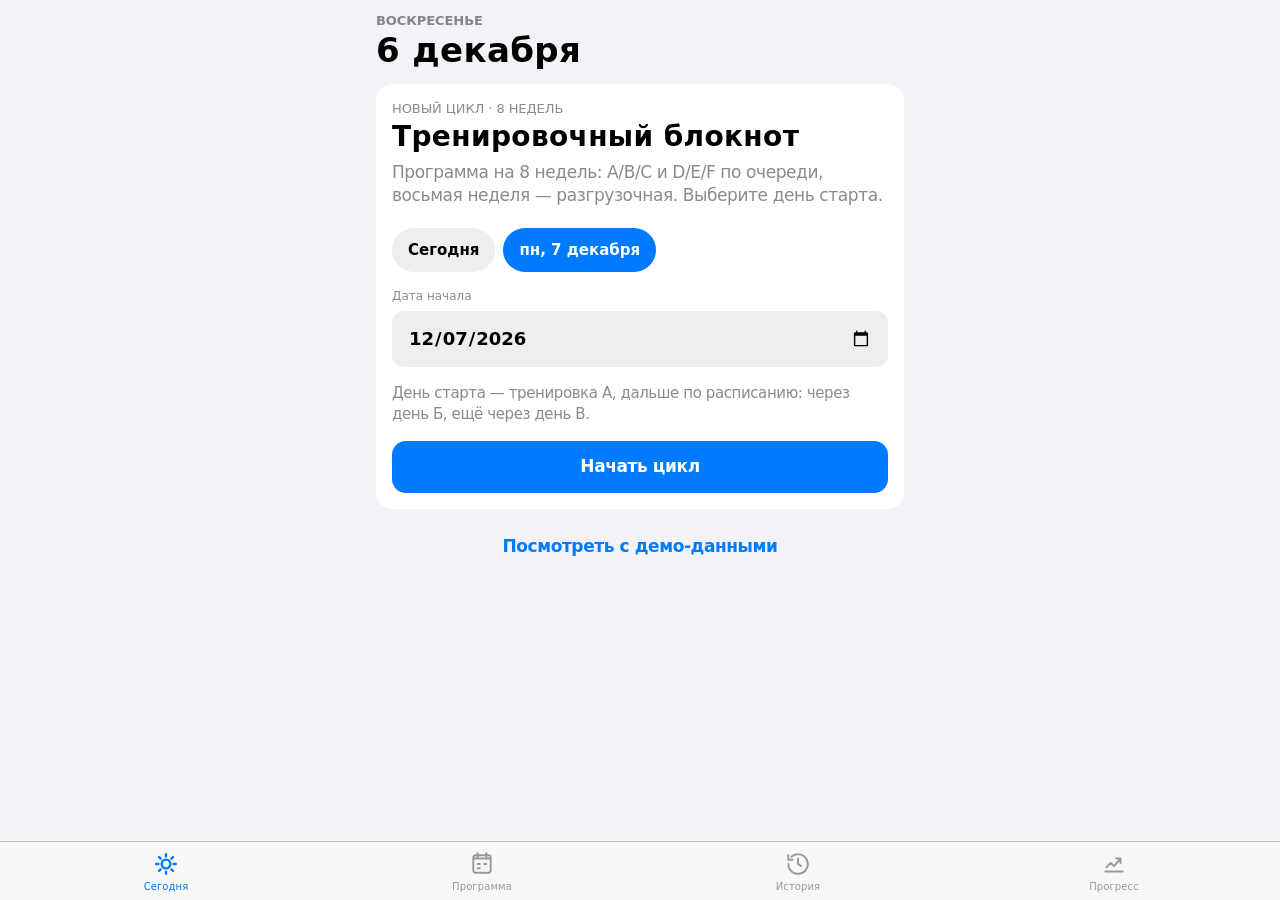
==== commit 05239f94: "Дизайн в стиле iOS - Системные цвета Apple, синий акцент в тон логотипу, зелёные отметки выполнения " ====
--- a/index.html
+++ b/index.html
@@ -4,8 +4,9 @@
     <meta charset="UTF-8" />
     <!-- viewport-fit=cover включает отступы под вырез и полосу «Домой» на iPhone -->
     <meta name="viewport" content="width=device-width, initial-scale=1, viewport-fit=cover" />
-    <meta name="theme-color" content="#f4f3ef" />
-    <meta name="color-scheme" content="light" />
+    <meta name="theme-color" content="#f2f2f7" media="(prefers-color-scheme: light)" />
+    <meta name="theme-color" content="#000000" media="(prefers-color-scheme: dark)" />
+    <meta name="color-scheme" content="light dark" />
     <meta name="description" content="Личный дневник тренировок" />
 
     <!-- Режим приложения на iOS после «На экран „Домой“» -->
@@ -16,7 +17,7 @@
     <meta name="format-detection" content="telephone=no" />
 
     <link rel="manifest" href="manifest.webmanifest" />
-    <link rel="icon" href="icons/favicon.svg" type="image/svg+xml" />
+    <link rel="icon" href="icons/favicon-64.png" type="image/png" />
     <link rel="apple-touch-icon" href="icons/apple-touch-icon.png" sizes="180x180" />
     <link rel="stylesheet" href="styles.css" />
     <title>Тренировочный блокнот</title>
--- a/styles.css
+++ b/styles.css
@@ -1,41 +1,110 @@
 /* ═══════════ Дизайн-токены ═══════════ */
 :root {
-  color-scheme: light;
-
-  --bg: #f4f3ef;
-  --surface: #ffffff;
-  --surface-sunken: #f3f2ee;
-  --line: #e5e3dd;
-  --line-strong: #d3d0c8;
-
-  --text: #15171a;
-  --text-2: #565a62;
-  --text-3: #7c8088;
-
-  --accent: #1d6a56;
-  --accent-pressed: #165443;
+  color-scheme: light dark;
+
+  /* Цвета iOS (Human Interface Guidelines): системные фоны, метки и разделители */
+  --bg: #f2f2f7;                       /* systemGroupedBackground */
+  --surface: #ffffff;                  /* secondarySystemGroupedBackground */
+  --surface-sunken: #f2f2f7;           /* tertiary */
+  --fill: rgb(118 118 128 / 0.12);     /* tertiarySystemFill — поля ввода, степперы */
+  --fill-strong: rgb(118 118 128 / 0.2);
+  --line: rgb(60 60 67 / 0.18);        /* separator */
+  --line-strong: rgb(60 60 67 / 0.29);
+
+  --text: #000000;                     /* label */
+  --text-2: rgb(60 60 67 / 0.6);       /* secondaryLabel */
+  --text-3: rgb(60 60 67 / 0.3);       /* tertiaryLabel */
+
+  --accent: #007aff;                   /* systemBlue — в тон логотипу */
+  --accent-pressed: #0062cc;
   --accent-ink: #ffffff;
-  --accent-soft: #e2efe9;
-  --accent-soft-ink: #12503f;
-
-  --danger: #9c3a2b;
-
-  --radius-card: 20px;
-  --radius-control: 14px;
+  --accent-soft: rgb(0 122 255 / 0.12);
+  --accent-soft-ink: #007aff;
+
+  --success: #34c759;                  /* systemGreen — выполнено */
+  --warm: #ff9500;                     /* systemOrange — разминка */
+  --warm-soft: rgb(255 149 0 / 0.12);
+  --warm-ink: #c46a00;
+  --danger: #ff3b30;                   /* systemRed */
+  --danger-soft: rgb(255 59 48 / 0.1);
+
+  --bar-bg: rgb(249 249 249 / 0.82);   /* материал панелей: таббар, шапка */
+  --header-bg: rgb(242 242 247 / 0.82);
+  --dark-panel: rgb(28 28 30 / 0.92);  /* таймер — как Live Activity */
+  --scrim: rgb(0 0 0 / 0.3);
+  --image-bg: #f7f7fa;
+
+  /* Схема мышц */
+  --an-body: #ffffff;
+  --an-body-stroke: #c7c7cc;
+  --an-idle: #e9e9ee;
+  --an-idle-stroke: #d1d1d6;
+  --an-secondary: #9ecbff;
+  --an-secondary-stroke: #5aa5ff;
+  --an-primary-1: #3395ff;
+  --an-primary-2: #0059c7;
+  --an-primary-stroke: #00419a;
+  --an-cap: #8e8e93;
+
+  --radius-card: 16px;
+  --radius-control: 12px;
   --radius-pill: 999px;
 
   --tap: 48px;
-  --gutter: 20px;
-  --nav-height: 64px;
+  --gutter: 16px;
+  --nav-height: 56px;
 
   --font: -apple-system, BlinkMacSystemFont, 'SF Pro Text', 'Inter', system-ui, 'Segoe UI', Roboto, sans-serif;
   --font-display: -apple-system, BlinkMacSystemFont, 'SF Pro Display', 'Inter', system-ui, 'Segoe UI', sans-serif;
-
-  --shadow-card: 0 1px 2px rgb(20 22 26 / 0.04), 0 8px 24px rgb(20 22 26 / 0.04);
-  --shadow-float: 0 8px 32px rgb(20 22 26 / 0.14);
+  --font-rounded: ui-rounded, 'SF Pro Rounded', -apple-system, BlinkMacSystemFont, system-ui, sans-serif;
+
+  --shadow-card: none;
+  --shadow-float: 0 10px 30px rgb(0 0 0 / 0.18);
 
   --safe-top: env(safe-area-inset-top, 0px);
   --safe-bottom: env(safe-area-inset-bottom, 0px);
+}
+
+/* Тёмная тема — как в iOS, по настройке телефона */
+@media (prefers-color-scheme: dark) {
+  :root {
+    --bg: #000000;
+    --surface: #1c1c1e;
+    --surface-sunken: #2c2c2e;
+    --fill: rgb(118 118 128 / 0.24);
+    --fill-strong: rgb(118 118 128 / 0.36);
+    --line: rgb(84 84 88 / 0.6);
+    --line-strong: rgb(84 84 88 / 0.85);
+    --text: #ffffff;
+    --text-2: rgb(235 235 245 / 0.6);
+    --text-3: rgb(235 235 245 / 0.3);
+    --accent: #0a84ff;
+    --accent-pressed: #409cff;
+    --accent-soft: rgb(10 132 255 / 0.2);
+    --accent-soft-ink: #4aa3ff;
+    --success: #30d158;
+    --warm: #ff9f0a;
+    --warm-soft: rgb(255 159 10 / 0.16);
+    --warm-ink: #ffb340;
+    --danger: #ff453a;
+    --danger-soft: rgb(255 69 58 / 0.16);
+    --bar-bg: rgb(22 22 24 / 0.82);
+    --header-bg: rgb(0 0 0 / 0.78);
+    --dark-panel: rgb(44 44 46 / 0.94);
+    --scrim: rgb(0 0 0 / 0.5);
+    --image-bg: #232325;
+    --an-body: #3a3a3c;
+    --an-body-stroke: #636366;
+    --an-idle: #48484a;
+    --an-idle-stroke: #5a5a5e;
+    --an-secondary: #1f5fa8;
+    --an-secondary-stroke: #3d84d6;
+    --an-primary-1: #4aa3ff;
+    --an-primary-2: #0a84ff;
+    --an-primary-stroke: #9cc9ff;
+    --an-cap: #8e8e93;
+    --shadow-float: 0 10px 30px rgb(0 0 0 / 0.5);
+  }
 }
 
 /* ═══════════ База ═══════════ */
@@ -90,7 +159,7 @@
 }
 
 :focus-visible {
-  outline: 3px solid rgb(29 106 86 / 0.45);
+  outline: 3px solid var(--accent-soft);
   outline-offset: 2px;
 }
 
@@ -132,8 +201,8 @@
   display: grid;
   grid-template-columns: repeat(4, 1fr);
   padding: 0 8px var(--safe-bottom);
-  background: rgb(255 255 255 / 0.92);
-  border-top: 1px solid var(--line);
+  background: var(--bar-bg);
+  border-top: 0.5px solid var(--line-strong);
   -webkit-backdrop-filter: saturate(1.4) blur(20px);
   backdrop-filter: saturate(1.4) blur(20px);
 }
@@ -377,7 +446,7 @@
 .error {
   padding: 12px 16px;
   border-radius: var(--radius-control);
-  background: #f6ebe9;
+  background: var(--danger-soft);
   color: var(--danger);
   font-size: 15px;
 }
@@ -462,7 +531,7 @@
 
 .btn-danger {
   background: var(--surface);
-  border-color: rgb(156 58 43 / 0.35);
+  border-color: transparent;
   color: var(--danger);
 }
 
@@ -641,7 +710,7 @@
   margin: 0 calc(-1 * var(--gutter));
   padding: calc(8px + var(--safe-top)) var(--gutter) 8px calc(var(--gutter) - 12px);
   margin-top: calc(-1 * var(--safe-top));
-  background: rgb(244 243 239 / 0.92);
+  background: var(--header-bg);
   -webkit-backdrop-filter: saturate(1.4) blur(20px);
   backdrop-filter: saturate(1.4) blur(20px);
 }
@@ -685,7 +754,7 @@
   position: relative;
   aspect-ratio: 16 / 9;
   overflow: hidden;
-  background: linear-gradient(180deg, #f6f5f1 0%, #eeede8 100%);
+  background: var(--image-bg);
 }
 
 .ex-image svg.glyph,
@@ -697,7 +766,7 @@
 }
 
 .glyph .grid {
-  stroke: rgb(20 22 26 / 0.045);
+  stroke: var(--line);
   stroke-width: 1;
   fill: none;
 }
@@ -1552,7 +1621,7 @@
   grid-template-columns: auto 1fr;
   gap: 12px;
   padding: 12px var(--gutter) calc(12px + var(--safe-bottom));
-  background: rgb(255 255 255 / 0.94);
+  background: var(--bar-bg);
   border-top: 1px solid var(--line);
   -webkit-backdrop-filter: blur(20px);
   backdrop-filter: blur(20px);
@@ -1616,7 +1685,7 @@
   display: flex;
   align-items: flex-end;
   justify-content: center;
-  background: rgb(20 22 26 / 0.32);
+  background: var(--scrim);
   animation: fade 0.18s ease-out;
 }
 
@@ -1704,8 +1773,8 @@
 .ex-note.warm {
   padding: 10px 12px;
   border-radius: 12px;
-  background: #fbf6ea;
-  color: #6b5426;
+  background: var(--warm-soft);
+  color: var(--warm-ink);
 }
 
 .set.is-warmup .set-title::before {
@@ -1715,12 +1784,12 @@
   height: 8px;
   margin-right: 8px;
   border-radius: 50%;
-  background: #c9a24a;
+  background: var(--warm);
   vertical-align: 2px;
 }
 
 .set.is-warmup .set-title {
-  color: #6b5426;
+  color: var(--warm-ink);
 }
 
 .sets-divider {
@@ -1750,8 +1819,8 @@
   margin-right: 4px;
   padding: 2px 6px;
   border-radius: 6px;
-  background: #fbf6ea;
-  color: #6b5426;
+  background: var(--warm-soft);
+  color: var(--warm-ink);
   font-size: 13px;
   font-weight: 600;
 }
@@ -1764,7 +1833,7 @@
 }
 
 .ex-image.compact.muscles {
-  background: #f1efe9;
+  background: var(--image-bg);
 }
 
 .pill.equip {
@@ -1776,3 +1845,576 @@
   text-transform: uppercase;
   color: var(--text-2);
 }
+
+.alt-note {
+  margin-top: 4px;
+  padding: 4px 8px;
+  border-radius: 8px;
+  background: var(--accent-soft);
+  color: var(--accent-soft-ink);
+  font-size: 13px;
+  font-weight: 600;
+}
+
+/* ═══════════════════════════════════════════════════════════
+   Стиль iOS (Human Interface Guidelines)
+   Ниже — уточнения компонентов поверх базовых стилей.
+   ═══════════════════════════════════════════════════════════ */
+
+body {
+  letter-spacing: -0.41px; /* трекинг SF Pro Text для 17 pt */
+}
+
+/* Крупный заголовок, как в «Здоровье» и «Фитнесе» */
+.screen-header {
+  padding: 12px 0 14px;
+}
+
+.screen-header h1 {
+  font-size: 34px;
+  font-weight: 700;
+  letter-spacing: 0.37px;
+}
+
+.screen-header .eyebrow-line {
+  font-size: 13px;
+  font-weight: 600;
+  letter-spacing: -0.08px;
+  text-transform: uppercase;
+  color: var(--text-2);
+}
+
+.screen-header .eyebrow-line::first-letter {
+  text-transform: uppercase;
+}
+
+.icon-btn {
+  color: var(--accent);
+}
+
+.icon-btn:active {
+  background: transparent;
+  opacity: 0.4;
+}
+
+/* Карточки и сгруппированные списки */
+.card,
+.ex-card,
+.edit-item,
+.tpl-list {
+  border-radius: var(--radius-card);
+  box-shadow: none;
+}
+
+.card {
+  padding: 16px;
+}
+
+.card-flat {
+  border: 0;
+  background: var(--surface);
+}
+
+.stack {
+  gap: 14px;
+}
+
+.eyebrow,
+.section-title {
+  font-size: 13px;
+  font-weight: 400;
+  letter-spacing: -0.08px;
+  text-transform: uppercase;
+  color: var(--text-2);
+}
+
+.section-title {
+  margin: 10px 16px -6px;
+}
+
+.display {
+  font-size: 28px;
+  font-weight: 700;
+  letter-spacing: 0.36px;
+}
+
+.title {
+  font-size: 20px;
+  font-weight: 600;
+  letter-spacing: 0.38px;
+}
+
+.badge {
+  border-radius: 6px;
+  padding: 3px 8px;
+  font-size: 13px;
+}
+
+/* Кнопки: заливка, «тонированная», текстовая */
+.btn {
+  border-radius: 14px;
+  border: 0;
+  letter-spacing: -0.41px;
+  font-weight: 600;
+  transition: opacity 0.15s, transform 0.1s;
+}
+
+.btn:active:not(:disabled) {
+  transform: none;
+  opacity: 0.7;
+}
+
+.btn-lg {
+  min-height: 52px;
+  font-size: 17px;
+  letter-spacing: -0.41px;
+}
+
+.btn-secondary {
+  background: var(--accent-soft);
+  color: var(--accent);
+}
+
+.btn-ghost {
+  color: var(--accent);
+}
+
+.btn-ghost:active:not(:disabled) {
+  background: transparent;
+}
+
+.btn-danger {
+  background: var(--danger-soft);
+  color: var(--danger);
+}
+
+/* Таббар */
+.nav {
+  padding-top: 2px;
+  -webkit-backdrop-filter: saturate(1.8) blur(20px);
+  backdrop-filter: saturate(1.8) blur(20px);
+}
+
+.nav a {
+  gap: 3px;
+  font-size: 10px;
+  font-weight: 500;
+  letter-spacing: 0.1px;
+  color: #999999;
+}
+
+.nav a[aria-current='page'] {
+  color: var(--accent);
+  font-weight: 500;
+}
+
+.nav a[aria-current='page']::before {
+  display: none;
+}
+
+.nav a[aria-current='page'] svg {
+  stroke-width: 2.2;
+}
+
+/* Прогресс */
+.progress {
+  height: 4px;
+  background: var(--fill);
+}
+
+/* Шапка тренировки — как навигационная панель iOS */
+.workout-header {
+  border-bottom: 0.5px solid var(--line);
+  -webkit-backdrop-filter: saturate(1.8) blur(20px);
+  backdrop-filter: saturate(1.8) blur(20px);
+}
+
+.workout-header .t {
+  font-size: 17px;
+  font-weight: 600;
+  letter-spacing: -0.41px;
+}
+
+.workout-header .m {
+  font-size: 13px;
+}
+
+/* Карточка упражнения */
+.ex-body {
+  gap: 14px;
+  padding: 16px;
+}
+
+.ex-muscle {
+  margin-bottom: -10px;
+  font-size: 13px;
+  font-weight: 600;
+  letter-spacing: -0.08px;
+  text-transform: none;
+  color: var(--accent);
+}
+
+.ex-name {
+  font-size: 24px;
+  font-weight: 700;
+  letter-spacing: 0.07px;
+}
+
+.ex-stats,
+.stats {
+  border-color: var(--line);
+}
+
+.ex-stats > div + div,
+.stats > div + div,
+.cycle-dates > div + div {
+  border-left: 0.5px solid var(--line);
+}
+
+.ex-stats dt,
+.stats dt,
+.cycle-dates dt {
+  font-size: 12px;
+  font-weight: 500;
+  letter-spacing: 0;
+  text-transform: none;
+}
+
+.ex-stats dd,
+.stats dd {
+  font-family: var(--font-rounded);
+  font-size: 22px;
+  font-weight: 600;
+}
+
+.pill {
+  background: var(--surface);
+  color: var(--text-2);
+  font-size: 13px;
+  -webkit-backdrop-filter: blur(12px);
+  backdrop-filter: blur(12px);
+}
+
+.pill.left {
+  color: var(--text);
+}
+
+.pill.done,
+.status-badge.done {
+  background: var(--success);
+  color: #fff;
+}
+
+.pill.equip {
+  font-size: 12px;
+  letter-spacing: 0;
+  text-transform: none;
+}
+
+.hint summary {
+  color: var(--accent);
+  font-weight: 400;
+}
+
+.prev {
+  border-radius: 12px;
+  background: var(--surface-sunken);
+}
+
+.prev .weight,
+.prev .values {
+  font-family: var(--font-rounded);
+}
+
+/* Поля ввода — заливка вместо рамки */
+.num label {
+  font-size: 12px;
+  font-weight: 500;
+  letter-spacing: 0;
+  text-transform: none;
+}
+
+.num input {
+  border: 0;
+  border-radius: 12px;
+  background: var(--fill);
+  font-family: var(--font-rounded);
+  font-size: 26px;
+  font-weight: 600;
+  color: var(--text);
+}
+
+.num input:focus {
+  box-shadow: 0 0 0 2px var(--accent);
+}
+
+.num input:disabled {
+  background: transparent;
+}
+
+.num input[aria-invalid='true'] {
+  box-shadow: 0 0 0 2px var(--danger);
+}
+
+/* Галочка — как в «Напоминаниях» */
+.check {
+  border: 2px solid var(--line-strong);
+  background: transparent;
+  color: transparent;
+}
+
+.set.is-done .check {
+  border-color: var(--success);
+  background: var(--success);
+  color: #fff;
+}
+
+.set.is-done .set-title .ok {
+  color: var(--success);
+}
+
+.set {
+  border-top: 0.5px solid var(--line);
+}
+
+.sets-divider {
+  border-top: 0.5px solid var(--line);
+  font-weight: 400;
+  letter-spacing: -0.08px;
+}
+
+.set.is-warmup .set-title {
+  color: var(--warm-ink);
+}
+
+.ex-note.warm {
+  background: var(--warm-soft);
+  color: var(--warm-ink);
+}
+
+/* Таймер отдыха — тёмная «плашка», как Live Activity */
+.timer {
+  border-radius: 22px;
+  background: var(--dark-panel);
+  -webkit-backdrop-filter: saturate(1.8) blur(24px);
+  backdrop-filter: saturate(1.8) blur(24px);
+}
+
+.timer.finished {
+  background: var(--success);
+}
+
+.timer {
+  box-shadow: var(--shadow-float), 0 0 0 0.5px rgb(255 255 255 / 0.1);
+}
+
+.timer .time {
+  font-family: var(--font-rounded);
+  font-weight: 600;
+}
+
+.timer .lbl {
+  font-weight: 500;
+  letter-spacing: 0;
+  text-transform: none;
+}
+
+.timer .on-dark {
+  background: rgb(255 255 255 / 0.16);
+  color: #fff;
+}
+
+.timer .actions .btn-secondary:not(.on-dark) {
+  background: #fff;
+  color: #000;
+}
+
+/* Сегодня */
+.cycle-week {
+  font-family: var(--font-rounded);
+  font-size: 28px;
+  font-weight: 700;
+}
+
+.resume {
+  border: 0;
+  box-shadow: inset 0 0 0 2px var(--accent);
+}
+
+.done-eyebrow {
+  color: var(--success);
+}
+
+.install-hint {
+  background: var(--accent-soft);
+  color: var(--text);
+}
+
+.ex-list li {
+  border-top: 0.5px solid var(--line);
+}
+
+.ex-list li::before {
+  color: var(--text-3);
+}
+
+.next-line {
+  color: var(--text-3);
+}
+
+.next-line strong {
+  color: var(--text);
+}
+
+/* Программа: календарь и сгруппированный список */
+.cal-cell.workout {
+  background: var(--fill);
+}
+
+.cal-cell.done {
+  background: var(--success);
+  color: #fff;
+}
+
+.cal-cell.missed {
+  background: transparent;
+  border: 1px dashed var(--line-strong);
+}
+
+.cal-cell.today {
+  box-shadow: inset 0 0 0 2px var(--accent);
+}
+
+.cal-cell.today .d {
+  color: var(--accent);
+}
+
+.cal-legend i {
+  box-shadow: inset 0 0 0 2px var(--accent);
+}
+
+.tpl-list li + li {
+  border-top: 0;
+  box-shadow: inset 72px 0.5px 0 0 var(--surface), inset 0 0.5px 0 0 var(--line);
+}
+
+.tpl-code {
+  border-radius: 10px;
+  background: var(--accent);
+  color: #fff;
+}
+
+.tpl-link {
+  color: var(--text-3);
+}
+
+.tpl-link:active {
+  background: var(--fill);
+}
+
+.tpl-row,
+.summary-list li,
+.picker li + li,
+.facts > div {
+  border-top-width: 0.5px;
+}
+
+/* Чипы, поле даты, вкладки редактора, степперы */
+.chip {
+  border: 0;
+  background: var(--fill);
+}
+
+.chip[aria-pressed='true'] {
+  background: var(--accent);
+  color: #fff;
+}
+
+.date-input {
+  border: 0;
+  background: var(--fill);
+}
+
+.field-label {
+  font-size: 12px;
+  font-weight: 500;
+  letter-spacing: 0;
+  text-transform: none;
+}
+
+.tab {
+  border: 0;
+  background: var(--fill);
+  color: var(--text);
+}
+
+.tab[aria-selected='true'] {
+  background: var(--accent);
+  color: #fff;
+}
+
+.stepper .l {
+  font-size: 12px;
+  font-weight: 500;
+  letter-spacing: 0;
+  text-transform: none;
+}
+
+.stepper .ctl {
+  border: 0;
+  border-radius: 10px;
+  background: var(--fill);
+}
+
+.stepper button {
+  color: var(--text);
+}
+
+.stepper output {
+  font-family: var(--font-rounded);
+}
+
+.edit-index {
+  background: var(--fill);
+}
+
+.save-bar {
+  border-top: 0.5px solid var(--line-strong);
+}
+
+/* Нижний лист */
+.sheet {
+  border-radius: 14px 14px 0 0;
+}
+
+.sheet .grabber {
+  width: 36px;
+  background: var(--fill-strong);
+}
+
+.sheet h2 {
+  font-size: 20px;
+  font-weight: 600;
+  letter-spacing: 0.38px;
+}
+
+/* Сообщения */
+.toast {
+  background: var(--dark-panel);
+  -webkit-backdrop-filter: blur(20px);
+  backdrop-filter: blur(20px);
+}
+
+.error {
+  background: var(--danger-soft);
+  color: var(--danger);
+}
+
+.alt-note {
+  background: var(--accent-soft);
+  color: var(--accent-soft-ink);
+}
+
+.ex-image.compact.muscles {
+  background: var(--image-bg);
+}
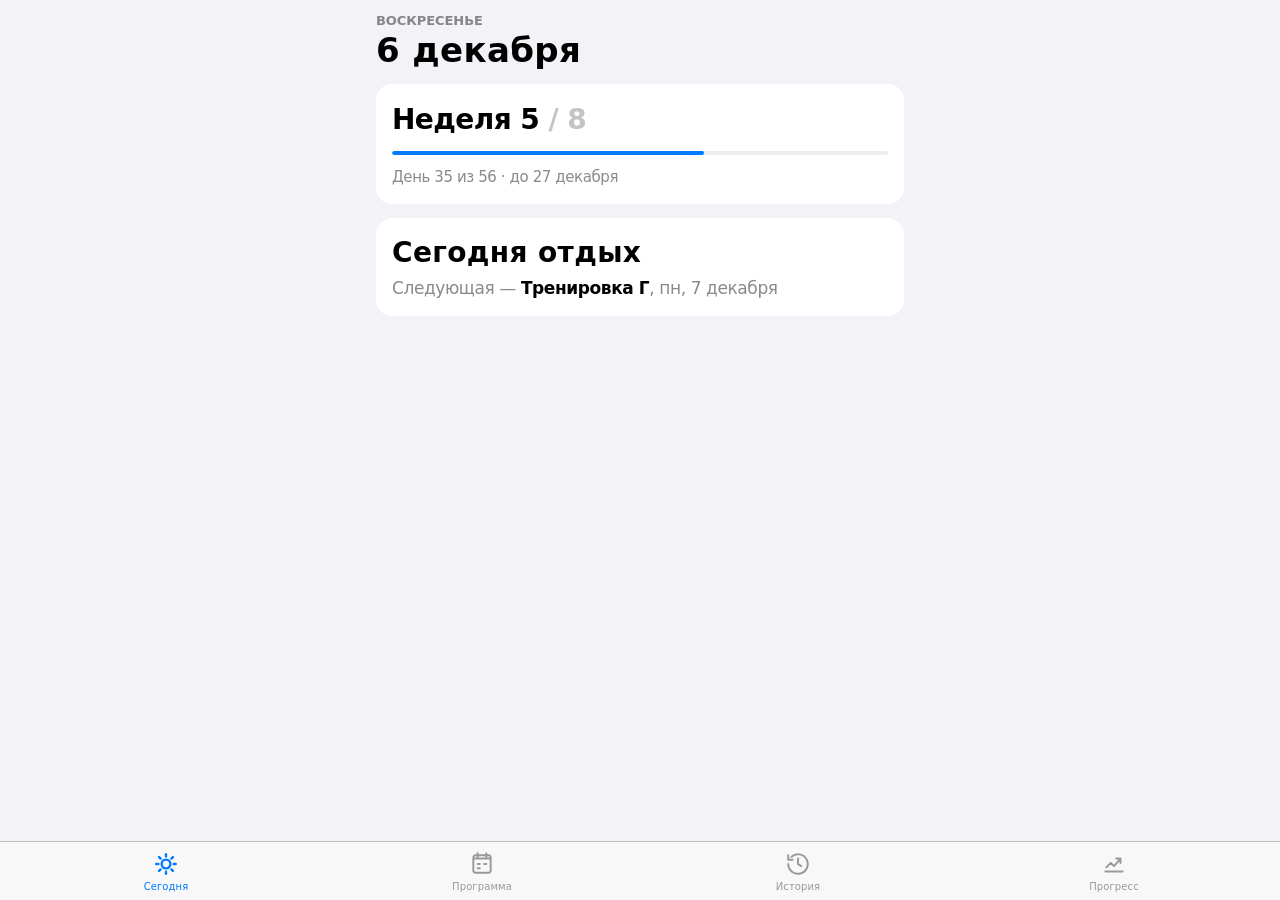
==== commit b9f475ca: "Текущий цикл с 28 сентября и запись тренировок задним числом - Старая программа: Д1, Д3, Д5, Д8, Д10" ====
--- a/index.html
+++ b/index.html
@@ -52,6 +52,7 @@
     <!-- Порядок важен: логика → хранилище → интерфейс → экраны → запуск -->
     <script src="js/domain.js"></script>
     <script src="js/seed.js"></script>
+    <script src="js/program-old.js"></script>
     <script src="js/db.js"></script>
     <script src="js/platform.js"></script>
     <script src="js/anatomy.js"></script>
--- a/styles.css
+++ b/styles.css
@@ -2418,3 +2418,55 @@
 .ex-image.compact.muscles {
   background: var(--image-bg);
 }
+
+/* ═══════════ Два цикла ═══════════ */
+.cycle-name {
+  display: block;
+  margin-bottom: 12px;
+  font-size: 13px;
+  color: var(--text-2);
+}
+
+.upcoming summary {
+  display: flex;
+  align-items: center;
+  justify-content: space-between;
+  gap: 12px;
+  list-style: none;
+  cursor: pointer;
+  color: var(--text-3);
+}
+
+.upcoming summary::-webkit-details-marker {
+  display: none;
+}
+
+.upcoming summary .cycle-name {
+  margin-bottom: 2px;
+}
+
+.upcoming summary strong {
+  font-size: 17px;
+  font-weight: 600;
+  color: var(--text);
+}
+
+.upcoming[open] summary {
+  margin-bottom: 16px;
+}
+
+.upcoming[open] summary svg {
+  transform: rotate(180deg);
+}
+
+.cal-cell .c.long {
+  font-size: 12px;
+  letter-spacing: -0.3px;
+}
+
+.tpl-code {
+  width: auto;
+  min-width: 44px;
+  padding: 0 6px;
+  font-size: 15px;
+}
